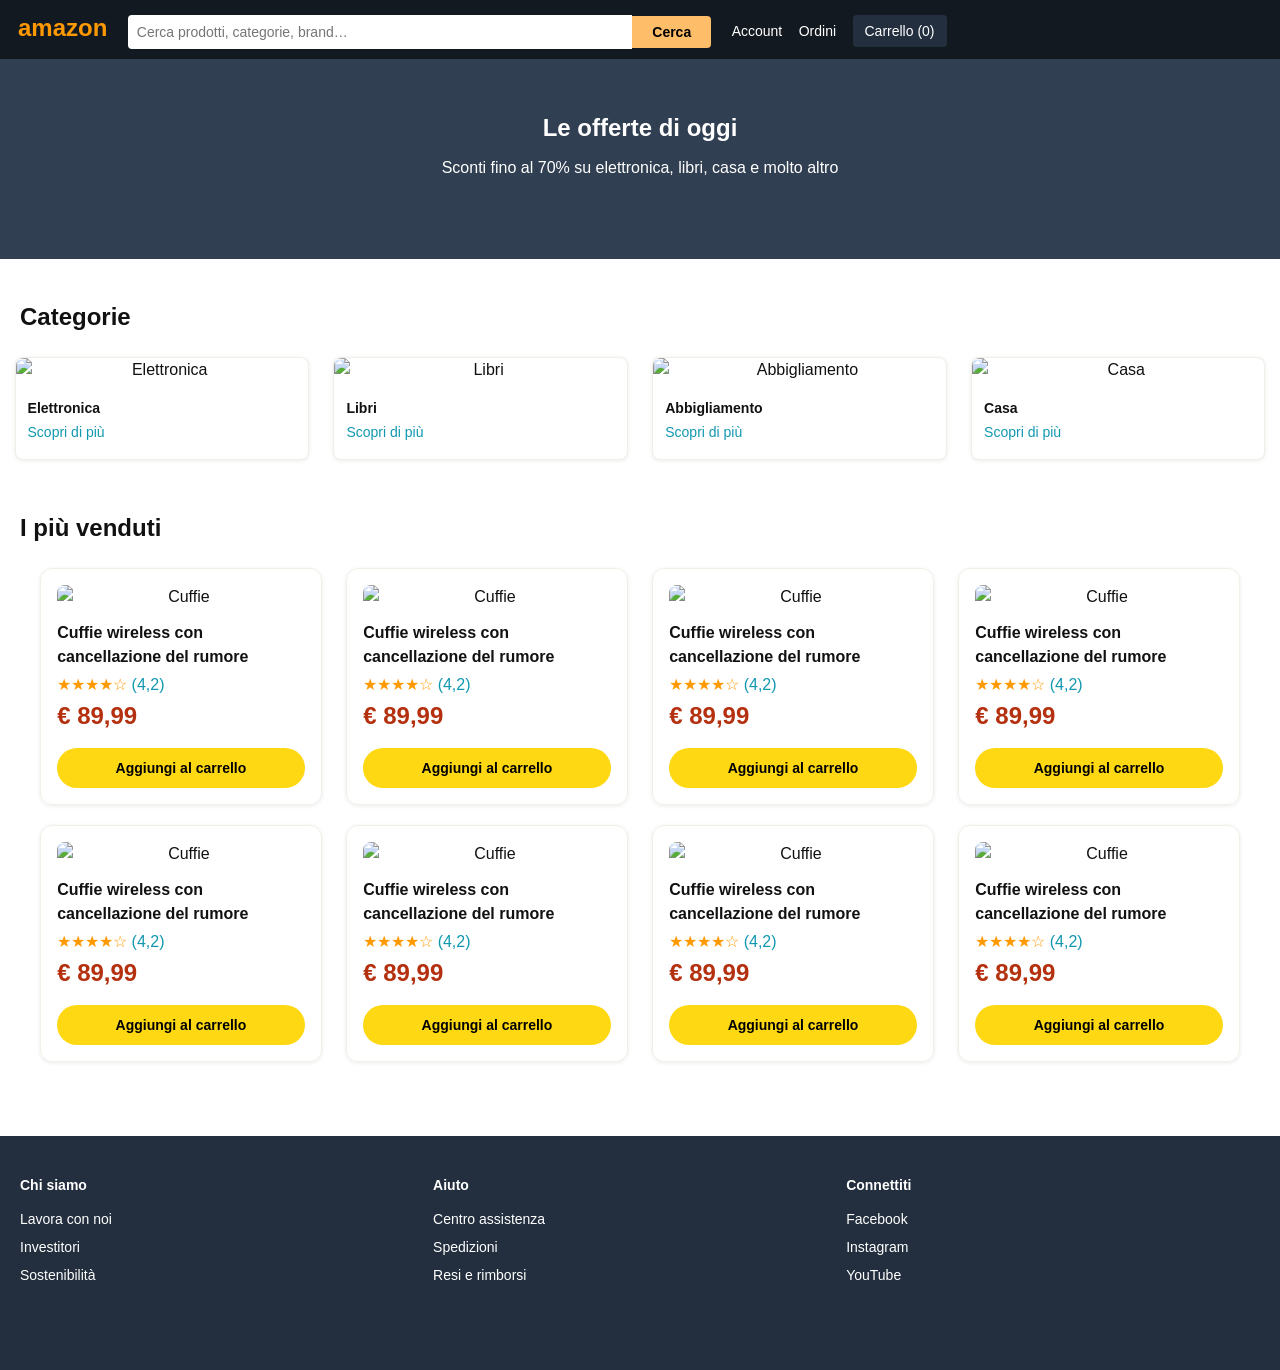
==== index.html @ a3461061 "Prima pagina html - primo commit" ====
<!DOCTYPE html>
<html lang="it">

<head>
  <meta charset="UTF-8">
  <meta http-equiv="X-UA-Compatible" content="IE-edge">
  <meta name="viewport" content="width=device-width, initial-scale=1.0">
  <title>PROJECT WEEK 2</title>
  <link rel="stylesheet" href="assets/css/style.css">
</head>

<body>
  <header class="site-header">
    <a href="javascript:void(0)" class="logo">amazon</a>
    <form class="cerca">
      <input type="search" name="search" placeholder="Cerca prodotti, categorie, brand…">
      <button type="submit">Cerca</button>
    </form>
    <div>
      <a href="javascript:void(0)">Account</a>
      <a href="javascript:void(0)">Ordini</a>
      <a href="javascript:void(0)" class="carrello">Carrello (0)</a>
    </div>
  </header>
  <main>
    <section class="hero">
      <h1>Le offerte di oggi</h1>
      <p>Sconti fino al 70% su elettronica, libri, casa e molto altro</p>
    </section>
    <section class="categorie">
      <h2>Categorie</h2>
      <div class="container">
        <article class="card">
          <img src="https://placehold.co/350x200/232F3E/EEEEEE?text=Elettronica" alt="Elettronica">
          <div class="details">
            <h3>Elettronica</h3>
            <a href="javascript:void(0)">Scopri di più</a>
          </div>
        </article>
        <article class="card">
          <img src="https://placehold.co/350x200/C45500/EEEEEE?text=Libri" alt="Libri">
          <div class="details">
            <h3>Libri</h3>
            <a href="javascript:void(0)">Scopri di più</a>
          </div>
        </article>
        <article class="card">
          <img src="https://placehold.co/350x200/146EB4/EEEEEE?text=Abbigliamento" alt="Abbigliamento">
          <div class="details">
            <h3>Abbigliamento</h3>
            <a href="javascript:void(0)">Scopri di più</a>
          </div>
        </article>
        <article class="card">
          <img src="https://placehold.co/350x200/067D62/EEEEEE?text=Casa" alt="Casa">
          <div class="details">
            <h3>Casa</h3>
            <a href="javascript:void(0)">Scopri di più</a>
          </div>
        </article>
      </div>
    </section>
    <section class="prodotti">
      <h2>I più venduti</h2>
      <div id="prodotti" class="container-prod">
        <article class="products">
          <img src="https://placehold.co/350x320/EEEEEE/333333?text=Cuffie" alt="Cuffie">
          <h4>Cuffie wireless con cancellazione del rumore</h4>
          <div class="rating">
            <p class="stars">★★★★☆</p>
            <p class="vote">(4,2)</p>
          </div>
          <div class="price-container">
            <p class="price">€ 89,99</p>
          </div>
          <button type="submit" class="acquisto">Aggiungi al carrello</button>
        </article>
                <article class="products">
          <img src="https://placehold.co/350x320/EEEEEE/333333?text=Cuffie" alt="Cuffie">
          <h4>Cuffie wireless con cancellazione del rumore</h4>
          <div class="rating">
            <p class="stars">★★★★☆</p>
            <p class="vote">(4,2)</p>
          </div>
          <div class="price-container">
            <p class="price">€ 89,99</p>
          </div>
          <button type="submit" class="acquisto">Aggiungi al carrello</button>
        </article>
                <article class="products">
          <img src="https://placehold.co/350x320/EEEEEE/333333?text=Cuffie" alt="Cuffie">
          <h4>Cuffie wireless con cancellazione del rumore</h4>
          <div class="rating">
            <p class="stars">★★★★☆</p>
            <p class="vote">(4,2)</p>
          </div>
          <div class="price-container">
            <p class="price">€ 89,99</p>
          </div>
          <button type="submit" class="acquisto">Aggiungi al carrello</button>
        </article>
                <article class="products">
          <img src="https://placehold.co/350x320/EEEEEE/333333?text=Cuffie" alt="Cuffie">
          <h4>Cuffie wireless con cancellazione del rumore</h4>
          <div class="rating">
            <p class="stars">★★★★☆</p>
            <p class="vote">(4,2)</p>
          </div>
          <div class="price-container">
            <p class="price">€ 89,99</p>
          </div>
          <button type="submit" class="acquisto">Aggiungi al carrello</button>
        </article>
                <article class="products">
          <img src="https://placehold.co/350x320/EEEEEE/333333?text=Cuffie" alt="Cuffie">
          <h4>Cuffie wireless con cancellazione del rumore</h4>
          <div class="rating">
            <p class="stars">★★★★☆</p>
            <p class="vote">(4,2)</p>
          </div>
          <div class="price-container">
            <p class="price">€ 89,99</p>
          </div>
          <button type="submit" class="acquisto">Aggiungi al carrello</button>
        </article>
                <article class="products">
          <img src="https://placehold.co/350x320/EEEEEE/333333?text=Cuffie" alt="Cuffie">
          <h4>Cuffie wireless con cancellazione del rumore</h4>
          <div class="rating">
            <p class="stars">★★★★☆</p>
            <p class="vote">(4,2)</p>
          </div>
          <div class="price-container">
            <p class="price">€ 89,99</p>
          </div>
          <button type="submit" class="acquisto">Aggiungi al carrello</button>
        </article>
                <article class="products">
          <img src="https://placehold.co/350x320/EEEEEE/333333?text=Cuffie" alt="Cuffie">
          <h4>Cuffie wireless con cancellazione del rumore</h4>
          <div class="rating">
            <p class="stars">★★★★☆</p>
            <p class="vote">(4,2)</p>
          </div>
          <div class="price-container">
            <p class="price">€ 89,99</p>
          </div>
          <button type="submit" class="acquisto">Aggiungi al carrello</button>
        </article>
                <article class="products">
          <img src="https://placehold.co/350x320/EEEEEE/333333?text=Cuffie" alt="Cuffie">
          <h4>Cuffie wireless con cancellazione del rumore</h4>
          <div class="rating">
            <p class="stars">★★★★☆</p>
            <p class="vote">(4,2)</p>
          </div>
          <div class="price-container">
            <p class="price">€ 89,99</p>
          </div>
          <button type="submit" class="acquisto">Aggiungi al carrello</button>
        </article>
      </div>
    </section>
  </main>
  <footer class="site-footer">
    <div class="box">
      <div class="contatti">
        <h4>Chi siamo</h4>
        <ul>
          <li><a href="javascript:void(0)">Lavora con noi</a></li>
          <li><a href="javascript:void(0)">Investitori</a></li>
          <li><a href="javascript:void(0)">Sostenibilità</a></li>
        </ul>
      </div>
      <div class="contatti">
        <h4>Aiuto</h4>
        <ul>
          <li><a href="javascript:void(0)">Centro assistenza</a></li>
          <li><a href="javascript:void(0)">Spedizioni</a></li>
          <li><a href="javascript:void(0)">Resi e rimborsi</a></li>
        </ul>
      </div>
      <div class="contatti">
        <h4>Connettiti</h4>
        <ul>
          <li><a href="javascript:void(0)">Facebook</a></li>
          <li><a href="javascript:void(0)">Instagram</a></li>
          <li><a href="javascript:void(0)">YouTube</a></li>
        </ul>
      </div>
    </div>
  </footer>
</body>

</html>
---- assets/css/style.css ----
/* CSS reset minimo */
* {
  margin: 0;
  padding: 0;
  box-sizing: border-box;
}

body {
  font-family: -apple-system, BlinkMacSystemFont, "Segoe UI", Roboto, Helvetica, Arial, sans-serif;
  line-height: 1.5;
  color: #111;
  background: #fff;
}

img {
  max-width: 100%;
  display: block;
}

a {
  color: inherit;
  text-decoration: none;
}

button {
  font-family: inherit;
  cursor: pointer;
  border: none;
  background: none;
}

/* Scrivi qui sotto i tuoi stili */

.site-header {
  background-color: #131921;
  position: sticky;
  top: 0;
  padding: 10px;
  color: white;
}

.logo {
  color: #FF9900;
  font-weight: bold;
  font-size: 24px;
  margin: 0px 8px;
}

.site-header form {
  display: inline;
  padding: 0;
}

.cerca input {
  background-color: white;
  color: rgb(68, 68, 68);
  padding: 9px;
  width: 40%;
  font-size: 14px;
  border: none;
  border-radius: 4px 0px 0px 4px;
  margin-left: 8px;
  vertical-align: middle;
}

.cerca button {
  background-color: #FEBD69;
  color: black;
  border: none;
  padding: 8px 20px;
  font-size: 14px;
  border-radius: 0px 4px 4px 0px;
  font-weight: bold;
  vertical-align: middle;
  margin-left: -4px;
  margin-right: 16px;
}

.site-header div {
  display: inline;
}

.site-header div a {
  margin-right: 12px;
  font-size: 14px;
}

.carrello {
  background-color: #232F3E;
  padding: 8px 12px;
  border-radius: 4px;
}

.hero {
  background-color: #303F51;
  color: white;
  text-align: center;
  padding: 45px 0px;
  height: 200px;
  line-height: 2;
}

h2 {
  margin: 40px 20px 12px 20px;  
  text-align: left;
}

.container {
  text-align: center;
  width: 100%;
}

.card {
  display: inline-block;
  border: 1px solid #e6e0d386;
  border-radius: 8px;
  box-shadow: 0 1px 4px rgba(0, 0, 0, 0.08);
  margin: 10px;
  padding: 0;
  width: 23%;
  background-color: white;
}

.card img {
  border-top-left-radius: 8px;
  border-top-right-radius: 8px;
}

.card div {
  text-align: left;
  padding: 16px 12px;
  width: 100%;
  font-size: 12px;
}

.card div h3 {
  margin-bottom: 3px;
}

.card div a {
  font-size: 14px;
  color: #1098b0;
}

.prodotti {
  width: 100%;
  text-align: center;
}

.products {
  border: 1px solid #e6e0d386;  
  box-shadow: 0 1px 4px rgba(0, 0, 0, 0.08);
  display: inline-block;
  padding: 16px;
  margin: 10px;
  border-radius: 12px;
  width: 22%;
  text-align: left;
}

.products h4{
   font-size: 16px;
}

.products img {
  text-align: center;
  margin-bottom: 12px;
  border-radius: 8px;
}

.rating p {
  display: inline-block;
  margin-top: 4px;
}

.vote{
  color: #1098b0;
}

.stars{
  color: #FF9900;
}

.price{
  font-size: 24px;
  font-weight: bold;
  color: #B4300F;
  margin-top: 1px;
}

.acquisto{
  width: 100%;
  text-align: center;
  background-color: #FFD814;
  padding: 12px 0px;
  border-radius: 20px;
  font-weight: bold;
  color: black;
  font-size: 14px;
  margin-top: 14px;
}

.site-footer {
  background-color: #232F3E;
  color: white;
  height: 26vh;
  padding: 35px 20px;
  line-height: 2;
  font-size: 14px;
  margin-top: 64px;
}

.contatti {
  width: 33%;
}

.contatti ul {
  margin-top: 6px;
}

.box div {
  display: inline-block;
}

.contatti ul li {
  list-style: none;
}
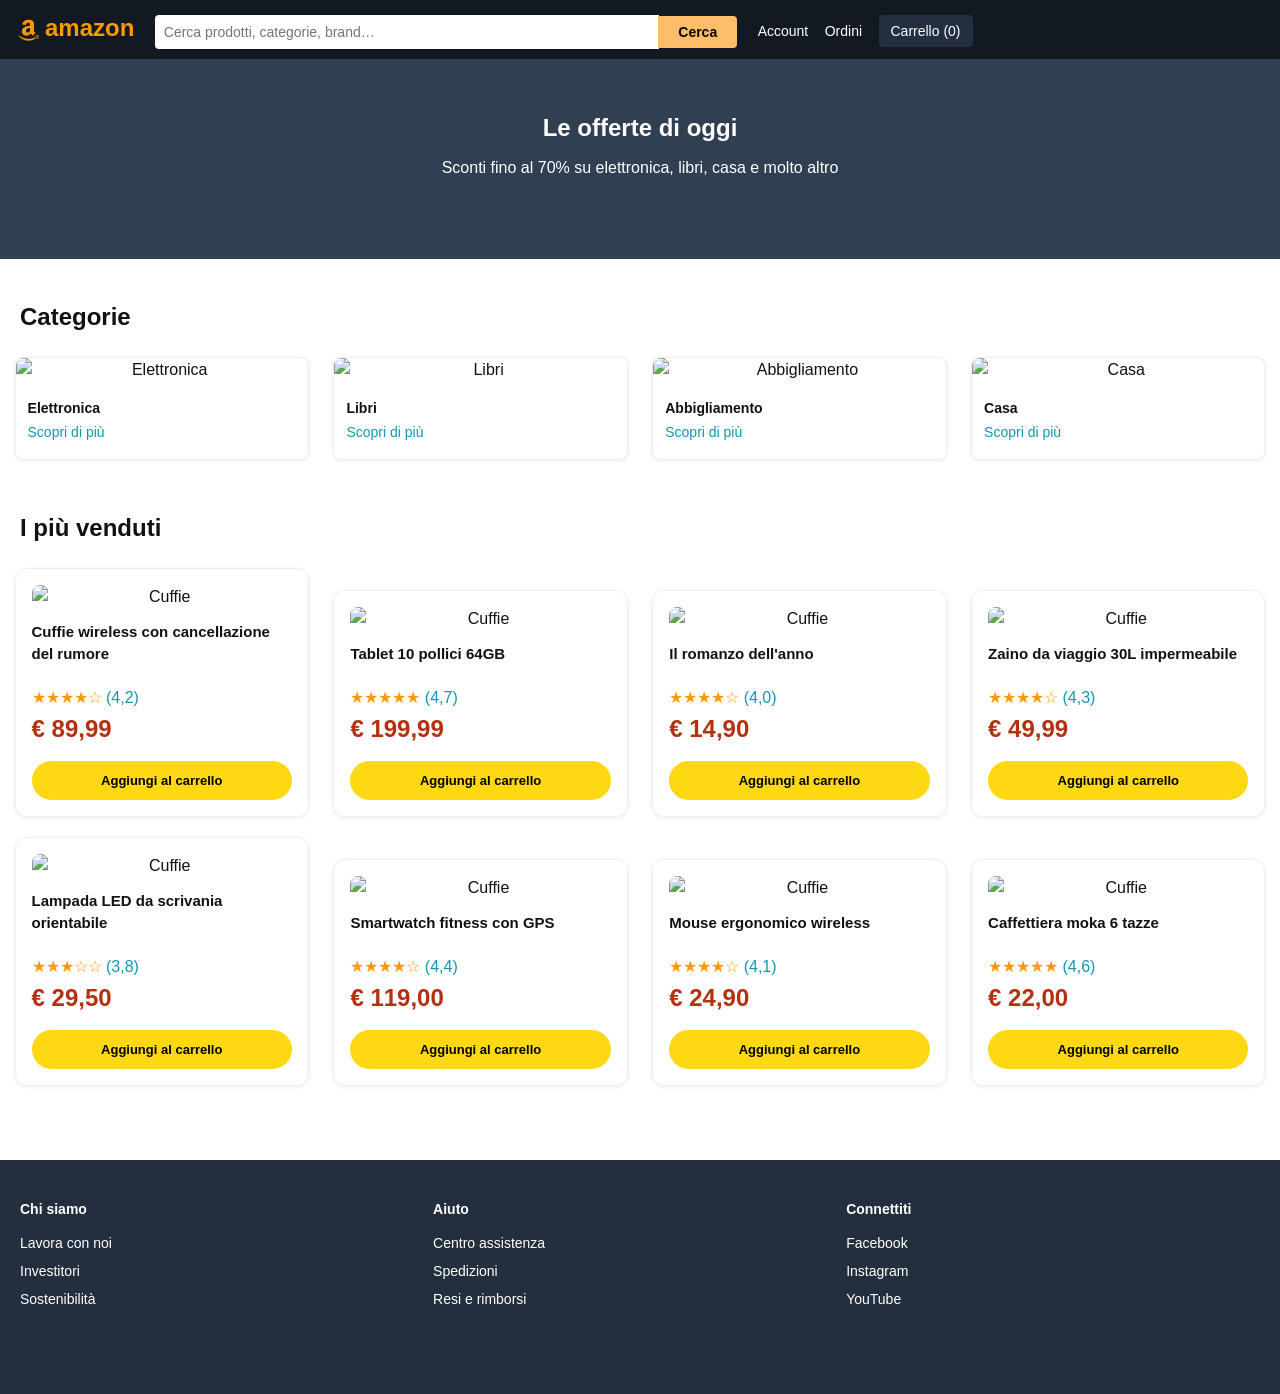
==== commit 6123a407: "Prima pagine HTML - Secondo commit" ====
--- a/index.html
+++ b/index.html
@@ -7,11 +7,12 @@
   <meta name="viewport" content="width=device-width, initial-scale=1.0">
   <title>PROJECT WEEK 2</title>
   <link rel="stylesheet" href="assets/css/style.css">
+  <link rel="stylesheet" href="https://cdnjs.cloudflare.com/ajax/libs/font-awesome/6.5.1/css/all.min.css">
 </head>
 
 <body>
   <header class="site-header">
-    <a href="javascript:void(0)" class="logo">amazon</a>
+    <a href="javascript:void(0)" class="logo"><i class="fa-brands fa-amazon"></i>amazon</a>
     <form class="cerca">
       <input type="search" name="search" placeholder="Cerca prodotti, categorie, brand…">
       <button type="submit">Cerca</button>
@@ -75,87 +76,87 @@
           </div>
           <button type="submit" class="acquisto">Aggiungi al carrello</button>
         </article>
-                <article class="products">
-          <img src="https://placehold.co/350x320/EEEEEE/333333?text=Cuffie" alt="Cuffie">
-          <h4>Cuffie wireless con cancellazione del rumore</h4>
+        <article class="products">
+          <img src="https://placehold.co/350x320/EEEEEE/333333?text=Tablet" alt="Cuffie">
+          <h4>Tablet 10 pollici 64GB</h4>
           <div class="rating">
-            <p class="stars">★★★★☆</p>
-            <p class="vote">(4,2)</p>
+            <p class="stars">★★★★★</p>
+            <p class="vote">(4,7)</p>
           </div>
           <div class="price-container">
-            <p class="price">€ 89,99</p>
+            <p class="price">€ 199,99</p>
           </div>
           <button type="submit" class="acquisto">Aggiungi al carrello</button>
         </article>
-                <article class="products">
-          <img src="https://placehold.co/350x320/EEEEEE/333333?text=Cuffie" alt="Cuffie">
-          <h4>Cuffie wireless con cancellazione del rumore</h4>
+        <article class="products">
+          <img src="https://placehold.co/350x320/EEEEEE/333333?text=Libro" alt="Cuffie">
+          <h4>Il romanzo dell'anno</h4>
           <div class="rating">
             <p class="stars">★★★★☆</p>
-            <p class="vote">(4,2)</p>
+            <p class="vote">(4,0)</p>
           </div>
           <div class="price-container">
-            <p class="price">€ 89,99</p>
+            <p class="price">€ 14,90</p>
           </div>
           <button type="submit" class="acquisto">Aggiungi al carrello</button>
         </article>
-                <article class="products">
-          <img src="https://placehold.co/350x320/EEEEEE/333333?text=Cuffie" alt="Cuffie">
-          <h4>Cuffie wireless con cancellazione del rumore</h4>
+        <article class="products">
+          <img src="https://placehold.co/350x320/EEEEEE/333333?text=Zaino" alt="Cuffie">
+          <h4>Zaino da viaggio 30L impermeabile</h4>
           <div class="rating">
             <p class="stars">★★★★☆</p>
-            <p class="vote">(4,2)</p>
+            <p class="vote">(4,3)</p>
           </div>
           <div class="price-container">
-            <p class="price">€ 89,99</p>
+            <p class="price">€ 49,99</p>
           </div>
           <button type="submit" class="acquisto">Aggiungi al carrello</button>
         </article>
-                <article class="products">
-          <img src="https://placehold.co/350x320/EEEEEE/333333?text=Cuffie" alt="Cuffie">
-          <h4>Cuffie wireless con cancellazione del rumore</h4>
+        <article class="products">
+          <img src="https://placehold.co/350x320/EEEEEE/333333?text=Lampada" alt="Cuffie">
+          <h4>Lampada LED da scrivania orientabile</h4>
           <div class="rating">
-            <p class="stars">★★★★☆</p>
-            <p class="vote">(4,2)</p>
+            <p class="stars">★★★☆☆</p>
+            <p class="vote">(3,8)</p>
           </div>
           <div class="price-container">
-            <p class="price">€ 89,99</p>
+            <p class="price">€ 29,50</p>
           </div>
           <button type="submit" class="acquisto">Aggiungi al carrello</button>
         </article>
-                <article class="products">
-          <img src="https://placehold.co/350x320/EEEEEE/333333?text=Cuffie" alt="Cuffie">
-          <h4>Cuffie wireless con cancellazione del rumore</h4>
+        <article class="products">
+          <img src="https://placehold.co/350x320/EEEEEE/333333?text=Smartwatch" alt="Cuffie">
+          <h4>Smartwatch fitness con GPS</h4>
           <div class="rating">
             <p class="stars">★★★★☆</p>
-            <p class="vote">(4,2)</p>
+            <p class="vote">(4,4)</p>
           </div>
           <div class="price-container">
-            <p class="price">€ 89,99</p>
+            <p class="price">€ 119,00</p>
           </div>
           <button type="submit" class="acquisto">Aggiungi al carrello</button>
         </article>
-                <article class="products">
-          <img src="https://placehold.co/350x320/EEEEEE/333333?text=Cuffie" alt="Cuffie">
-          <h4>Cuffie wireless con cancellazione del rumore</h4>
+        <article class="products">
+          <img src="https://placehold.co/350x320/EEEEEE/333333?text=Mouse" alt="Cuffie">
+          <h4>Mouse ergonomico wireless</h4>
           <div class="rating">
             <p class="stars">★★★★☆</p>
-            <p class="vote">(4,2)</p>
+            <p class="vote">(4,1)</p>
           </div>
           <div class="price-container">
-            <p class="price">€ 89,99</p>
+            <p class="price">€ 24,90</p>
           </div>
           <button type="submit" class="acquisto">Aggiungi al carrello</button>
         </article>
-                <article class="products">
-          <img src="https://placehold.co/350x320/EEEEEE/333333?text=Cuffie" alt="Cuffie">
-          <h4>Cuffie wireless con cancellazione del rumore</h4>
+        <article class="products">
+          <img src="https://placehold.co/350x320/EEEEEE/333333?text=Caffetteria" alt="Cuffie">
+          <h4>Caffettiera moka 6 tazze</h4>
           <div class="rating">
-            <p class="stars">★★★★☆</p>
-            <p class="vote">(4,2)</p>
+            <p class="stars">★★★★★</p>
+            <p class="vote">(4,6)</p>
           </div>
           <div class="price-container">
-            <p class="price">€ 89,99</p>
+            <p class="price">€ 22,00</p>
           </div>
           <button type="submit" class="acquisto">Aggiungi al carrello</button>
         </article>
--- a/assets/css/style.css
+++ b/assets/css/style.css
@@ -46,6 +46,11 @@
   margin: 0px 8px;
 }
 
+.fa-brands {
+  vertical-align: middle;
+  margin-right: 6px;
+}
+
 .site-header form {
   display: inline;
   padding: 0;
@@ -72,7 +77,7 @@
   border-radius: 0px 4px 4px 0px;
   font-weight: bold;
   vertical-align: middle;
-  margin-left: -4px;
+  margin-left: -5px;
   margin-right: 16px;
 }
 
@@ -101,7 +106,7 @@
 }
 
 h2 {
-  margin: 40px 20px 12px 20px;  
+  margin: 40px 20px 12px 20px;
   text-align: left;
 }
 
@@ -148,18 +153,18 @@
 }
 
 .products {
-  border: 1px solid #e6e0d386;  
+  border: 1px solid #e6e0d386;
   box-shadow: 0 1px 4px rgba(0, 0, 0, 0.08);
   display: inline-block;
   padding: 16px;
   margin: 10px;
   border-radius: 12px;
-  width: 22%;
+  width: 23%;
   text-align: left;
 }
 
-.products h4{
-   font-size: 16px;
+.products h4 {
+  font-size: 15px;
 }
 
 .products img {
@@ -170,25 +175,25 @@
 
 .rating p {
   display: inline-block;
-  margin-top: 4px;
-}
-
-.vote{
+  margin-top: 20px;
+}
+
+.vote {
   color: #1098b0;
 }
 
-.stars{
+.stars {
   color: #FF9900;
 }
 
-.price{
+.price {
   font-size: 24px;
   font-weight: bold;
   color: #B4300F;
   margin-top: 1px;
 }
 
-.acquisto{
+.acquisto {
   width: 100%;
   text-align: center;
   background-color: #FFD814;
@@ -196,8 +201,12 @@
   border-radius: 20px;
   font-weight: bold;
   color: black;
-  font-size: 14px;
+  font-size: 13px;
   margin-top: 14px;
+}
+
+.acquisto:hover{
+  color: #F7CA00;
 }
 
 .site-footer {
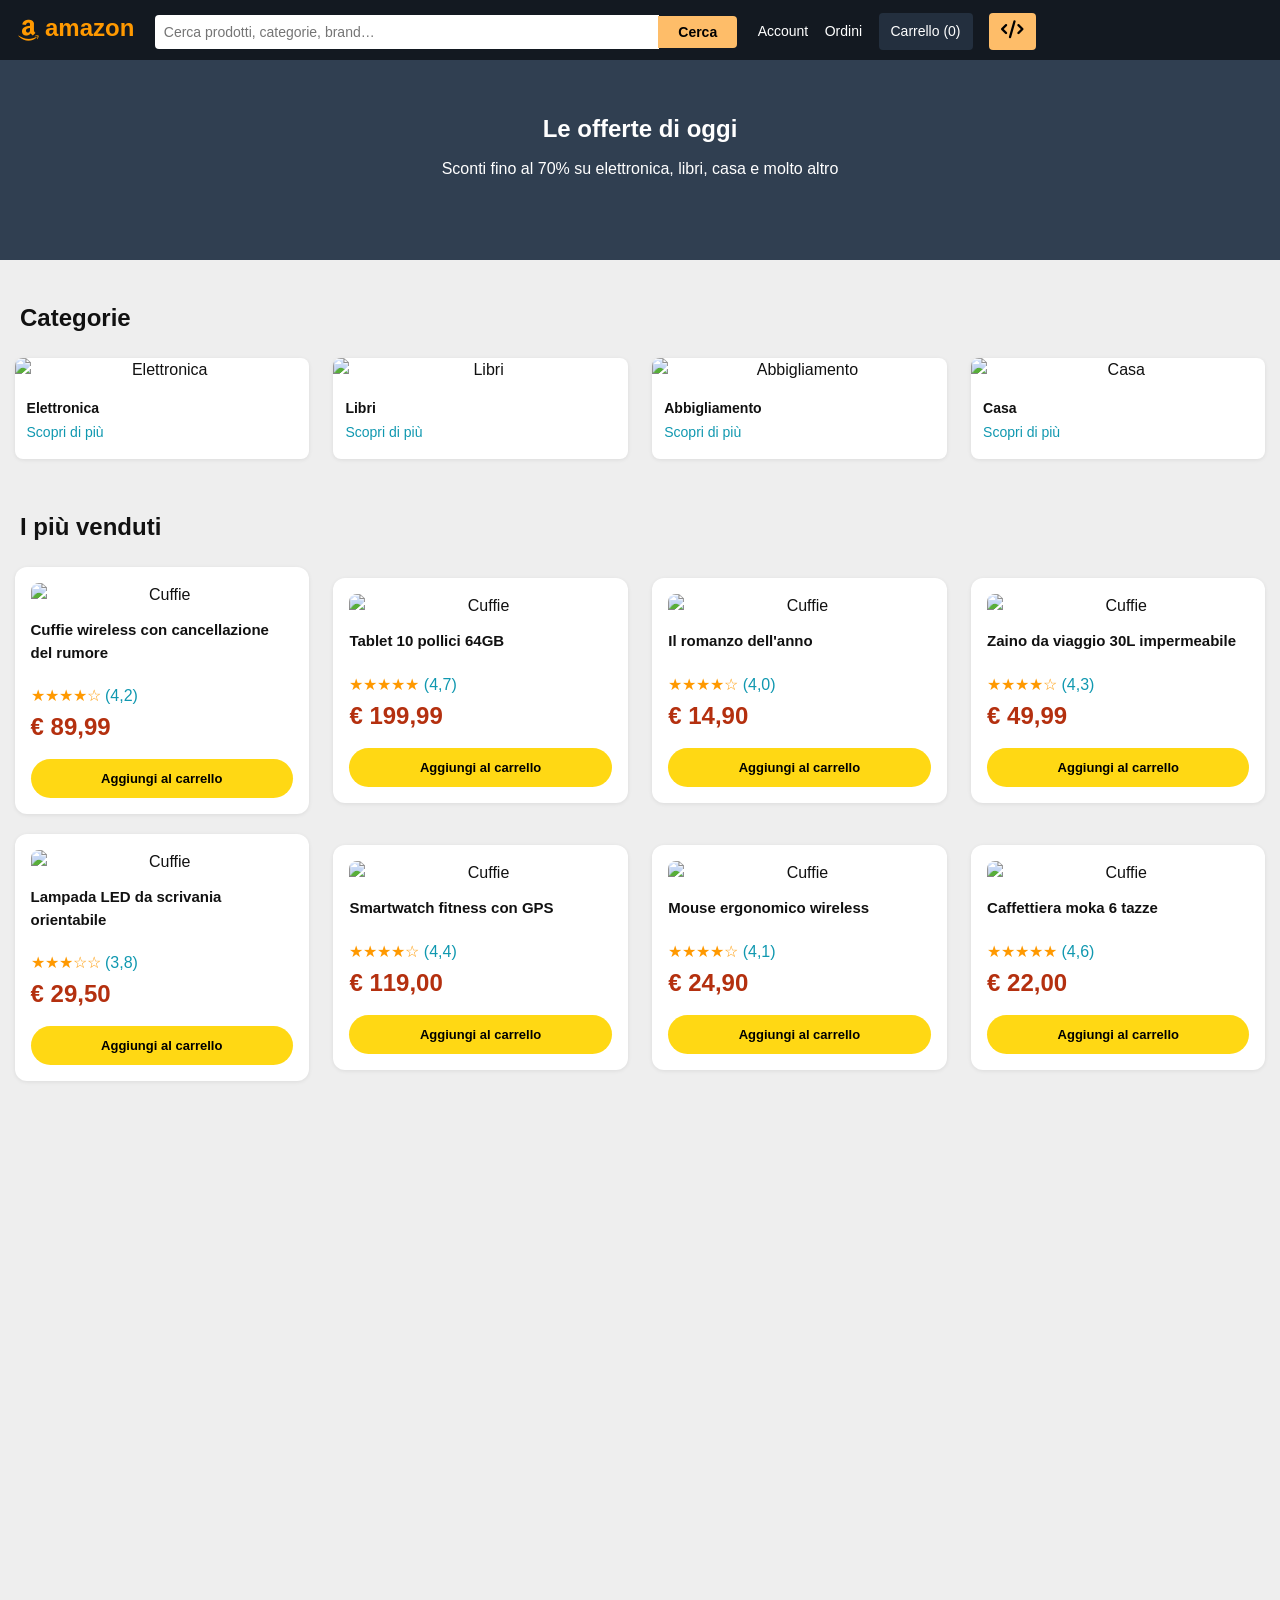
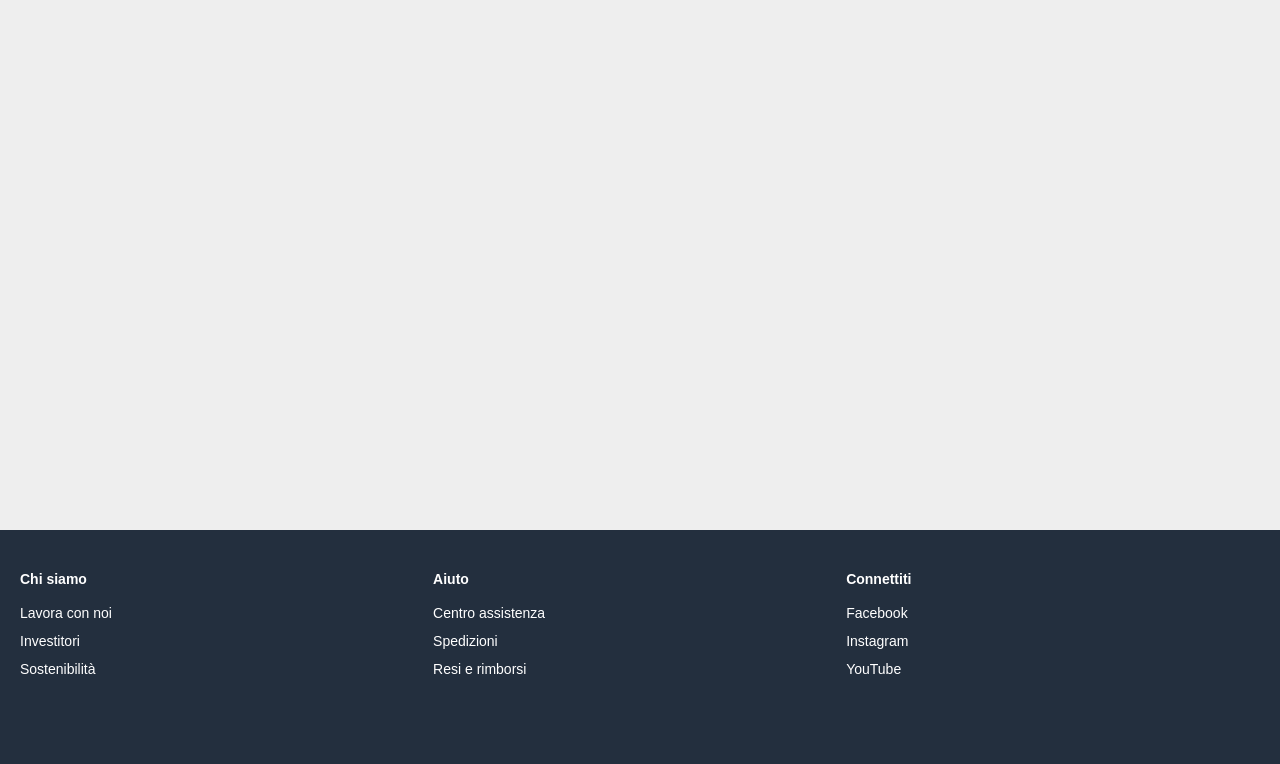
==== commit cdc0ca9e: "Pagina 2 Html" ====
--- a/index.html
+++ b/index.html
@@ -21,6 +21,7 @@
       <a href="javascript:void(0)">Account</a>
       <a href="javascript:void(0)">Ordini</a>
       <a href="javascript:void(0)" class="carrello">Carrello (0)</a>
+      <a href="esercizi.html" class="js" target="blank"><i class="fa-solid fa-code fa-canvas-roomy"></i></a>
     </div>
   </header>
   <main>
--- a/assets/css/style.css
+++ b/assets/css/style.css
@@ -30,6 +30,8 @@
 }
 
 /* Scrivi qui sotto i tuoi stili */
+
+/* HEADER */
 
 .site-header {
   background-color: #131921;
@@ -83,11 +85,17 @@
 
 .site-header div {
   display: inline;
+  width: 100%;
 }
 
 .site-header div a {
+  display: inline-block;
   margin-right: 12px;
   font-size: 14px;
+}
+
+.site-header div a:hover {
+  text-decoration: underline;
 }
 
 .carrello {
@@ -96,6 +104,17 @@
   border-radius: 4px;
 }
 
+/* MAIN */
+
+main {
+  background-color: #EEEEEE;
+  padding-bottom: 64px;
+  width: 100%;
+  height: 230vh;
+}
+
+/* HERO */
+
 .hero {
   background-color: #303F51;
   color: white;
@@ -103,7 +122,10 @@
   padding: 45px 0px;
   height: 200px;
   line-height: 2;
-}
+  width: 100%;
+}
+
+/* CATEGORIE */
 
 h2 {
   margin: 40px 20px 12px 20px;
@@ -117,15 +139,18 @@
 
 .card {
   display: inline-block;
-  border: 1px solid #e6e0d386;
+  box-shadow: 0 1px 4px rgba(0, 0, 0, 0.08);
   border-radius: 8px;
-  box-shadow: 0 1px 4px rgba(0, 0, 0, 0.08);
   margin: 10px;
   padding: 0;
   width: 23%;
   background-color: white;
 }
 
+.card:hover {
+  transform: translateY(-2px);
+}
+
 .card img {
   border-top-left-radius: 8px;
   border-top-right-radius: 8px;
@@ -147,13 +172,19 @@
   color: #1098b0;
 }
 
+.card div a:hover {
+  color: #FF9900;
+  text-decoration: underline;
+}
+
+/* PRODOTTI */
+
 .prodotti {
   width: 100%;
   text-align: center;
 }
 
 .products {
-  border: 1px solid #e6e0d386;
   box-shadow: 0 1px 4px rgba(0, 0, 0, 0.08);
   display: inline-block;
   padding: 16px;
@@ -161,6 +192,8 @@
   border-radius: 12px;
   width: 23%;
   text-align: left;
+  background-color: white;
+  vertical-align: middle;
 }
 
 .products h4 {
@@ -205,9 +238,11 @@
   margin-top: 14px;
 }
 
-.acquisto:hover{
-  color: #F7CA00;
-}
+.acquisto:hover {
+  background-color: #F7CA00;
+}
+
+/* FOOTER */
 
 .site-footer {
   background-color: #232F3E;
@@ -216,7 +251,6 @@
   padding: 35px 20px;
   line-height: 2;
   font-size: 14px;
-  margin-top: 64px;
 }
 
 .contatti {
@@ -233,4 +267,25 @@
 
 .contatti ul li {
   list-style: none;
+}
+
+.contatti ul li a:hover {
+  text-decoration: underline;
+}
+
+/* COLLEGAMENTO PAGINE */
+
+.js,
+.home {
+  background-color: #232F3E;
+  padding: 8px 12px;
+  border-radius: 4px;
+  background-color: #FEBD69;
+  color: black;
+  border: none;
+}
+
+.js i,
+.home i {
+  font-size: 18px;
 }
